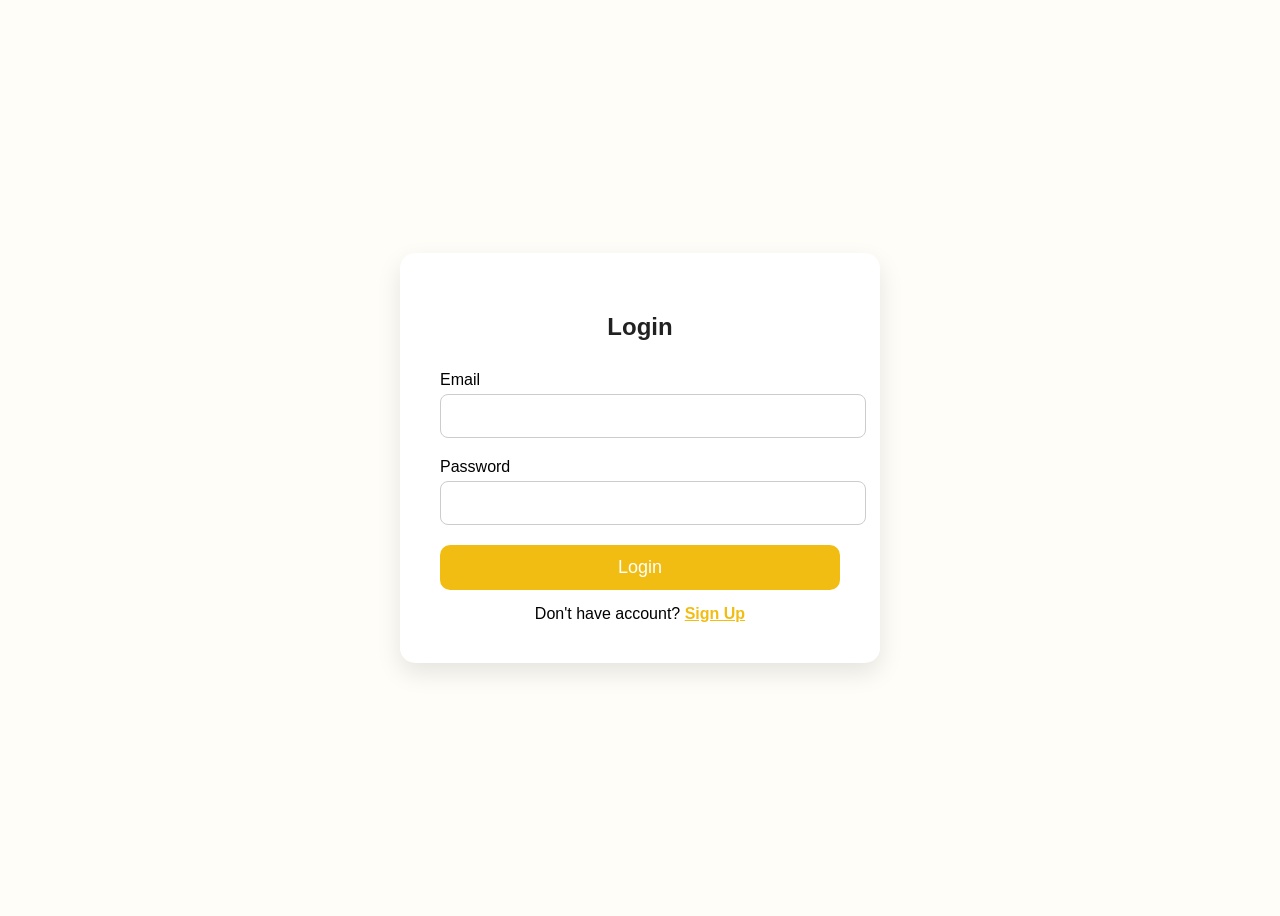
==== login.html @ e254d9e1 "Initial commit with website files" ====
<!DOCTYPE html>
<html lang="en">
<head>

<meta charset="UTF-8">
<meta name="viewport" content="width=device-width, initial-scale=1.0">
<title>Sign In - Foodie</title>

<link rel="stylesheet" href="https://cdnjs.cloudflare.com/ajax/libs/font-awesome/6.4.0/css/all.min.css">

<style>

body{
background:#FFFDF7;
display:flex;
justify-content:center;
align-items:center;
height:100vh;
font-family: "Roboto Condensed", sans-serif;
}

.login-box{

width:400px;
background:#fff;
padding:40px;
border-radius:15px;
box-shadow:0 10px 25px rgba(0,0,0,0.1);

}

.login-box h2{

text-align:center;
margin-bottom:30px;
color:#212121;

}

.input-box{

margin-bottom:20px;

}

.input-box label{

display:block;
margin-bottom:5px;
font-weight:500;

}

.input-box input{

width:100%;
padding:12px;
border:1px solid #ccc;
border-radius:8px;
font-size:16px;

}

.input-box input:focus{

border-color:#F2BD12;
outline:none;

}

.btn{

width:100%;
padding:12px;
border:none;
background:#F2BD12;
color:#fff;
font-size:18px;
border-radius:10px;
cursor:pointer;
transition:.3s;

}

.btn:hover{

background:#212121;

}

.signup-link{

text-align:center;
margin-top:15px;

}

.signup-link a{

color:#F2BD12;
font-weight:bold;

}

.error{

color:red;
font-size:14px;

}

</style>

</head>

<body>

<div class="login-box">

<h2>Login</h2>

<form id="loginForm">

<div class="input-box">

<label>Email</label>
<input type="email" id="email" required>
<div class="error" id="emailError"></div>

</div>

<div class="input-box">

<label>Password</label>
<input type="password" id="password" required>
<div class="error" id="passError"></div>

</div>

<button class="btn">Login</button>

</form>

<div class="signup-link">

Don't have account?  
<a href="signup.html">Sign Up</a>

</div>

</div>

<script>

document.getElementById("loginForm").addEventListener("submit",function(e){

e.preventDefault();

let email=document.getElementById("email").value;
let password=document.getElementById("password").value;

let emailError=document.getElementById("emailError");
let passError=document.getElementById("passError");

emailError.innerHTML="";
passError.innerHTML="";

let valid=true;

if(!email.includes("@")){

emailError.innerHTML="Enter valid email";
valid=false;

}

if(password.length<6){

passError.innerHTML="Password must be at least 6 characters";
valid=false;

}

if(valid){

alert("Login Successful");
window.location.href="index.html";

}

});



</script>

</body>
</html>
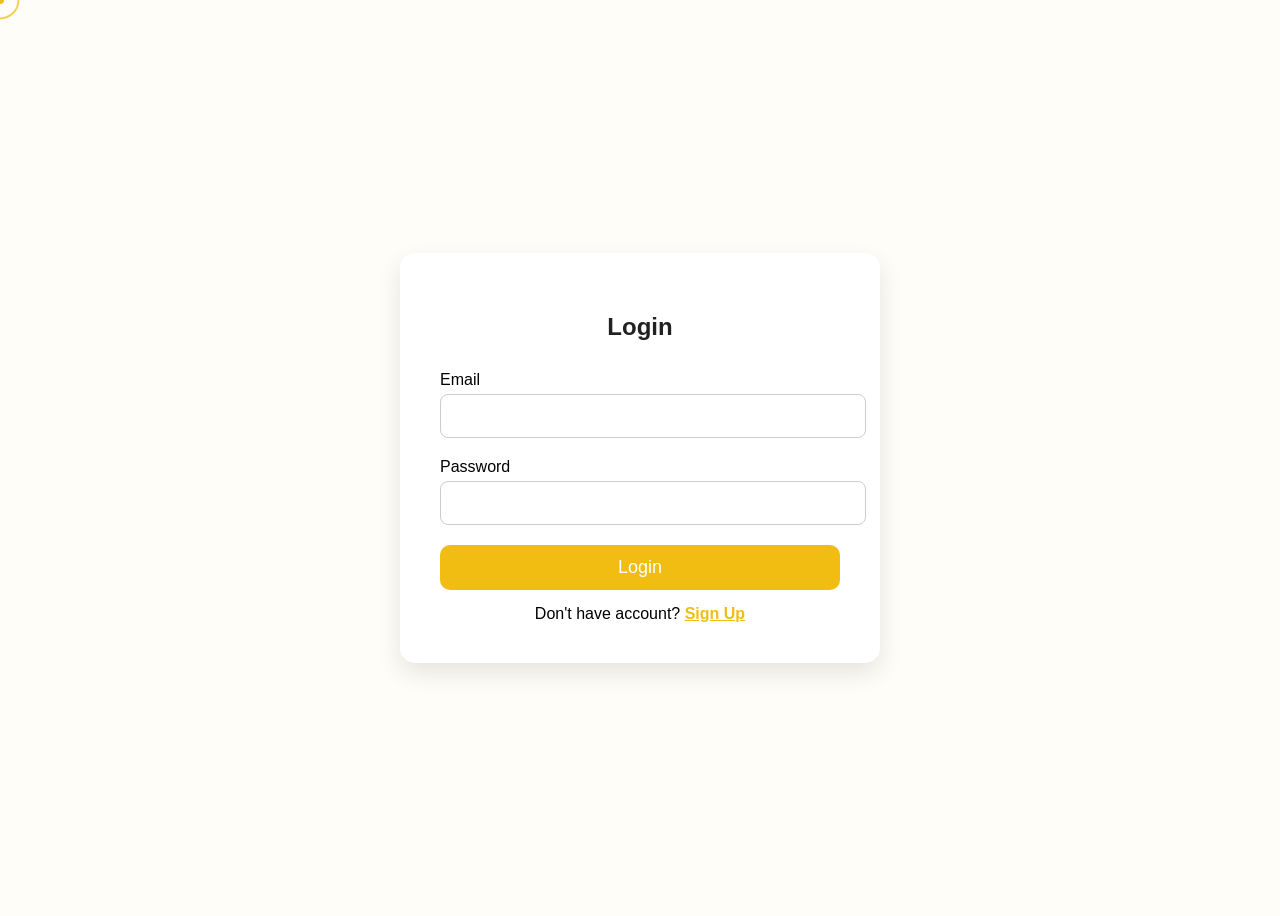
==== commit 59802343: "Updated website" ====
--- a/login.html
+++ b/login.html
@@ -17,6 +17,46 @@
 align-items:center;
 height:100vh;
 font-family: "Roboto Condensed", sans-serif;
+cursor: none;
+}
+
+/* Inner dot */
+#cursor-dot {
+    position: fixed;
+    top: 0;
+    left: 0;
+    width: 8px;
+    height: 8px;
+    background-color: #F2BD12; /* gold/yellow */
+    border-radius: 50%;
+    pointer-events: none;
+    transform: translate(-50%, -50%);
+    z-index: 9999;
+    transition: background-color 0.2s ease, transform 0.08s ease;
+}
+
+/* Outer ring */
+#cursor-ring {
+    position: fixed;
+    top: 0;
+    left: 0;
+    width: 35px;
+    height: 35px;
+    border: 2px solid #F2BD12;
+    border-radius: 50%;
+    pointer-events: none;
+    transform: translate(-50%, -50%);
+    z-index: 9998;
+    transition: width 0.2s ease, height 0.2s ease, border-color 0.2s ease, transform 0.08s ease;
+    opacity: 0.7;
+}
+
+/* Hover effect on interactive elements */
+.hover-cursor #cursor-ring {
+    width: 50px;
+    height: 50px;
+    border-color: #F2BD12;
+    opacity: 0.9;
 }
 
 .login-box{
@@ -114,7 +154,8 @@
 </head>
 
 <body>
-
+<div id="cursor-dot"></div>
+<div id="cursor-ring"></div>
 <div class="login-box">
 
 <h2>Login</h2>
@@ -190,6 +231,42 @@
 
 });
 
+const cursorDot = document.getElementById('cursor-dot');
+const cursorRing = document.getElementById('cursor-ring');
+const hoverElements = document.querySelectorAll('a, .btn, button');
+
+// Smooth movement for ring
+let mouseX = 0, mouseY = 0;
+let ringX = 0, ringY = 0;
+const speed = 0.2; // ring follow speed
+
+document.addEventListener('mousemove', e => {
+    mouseX = e.clientX;
+    mouseY = e.clientY;
+
+    // Move dot instantly
+    cursorDot.style.left = mouseX + 'px';
+    cursorDot.style.top = mouseY + 'px';
+});
+
+function animateRing() {
+    ringX += (mouseX - ringX) * speed;
+    ringY += (mouseY - ringY) * speed;
+    cursorRing.style.left = ringX + 'px';
+    cursorRing.style.top = ringY + 'px';
+    requestAnimationFrame(animateRing);
+}
+animateRing();
+
+// Hover effect
+hoverElements.forEach(el => {
+    el.addEventListener('mouseenter', () => {
+        document.body.classList.add('hover-cursor');
+    });
+    el.addEventListener('mouseleave', () => {
+        document.body.classList.remove('hover-cursor');
+    });
+});
 
 
 </script>
